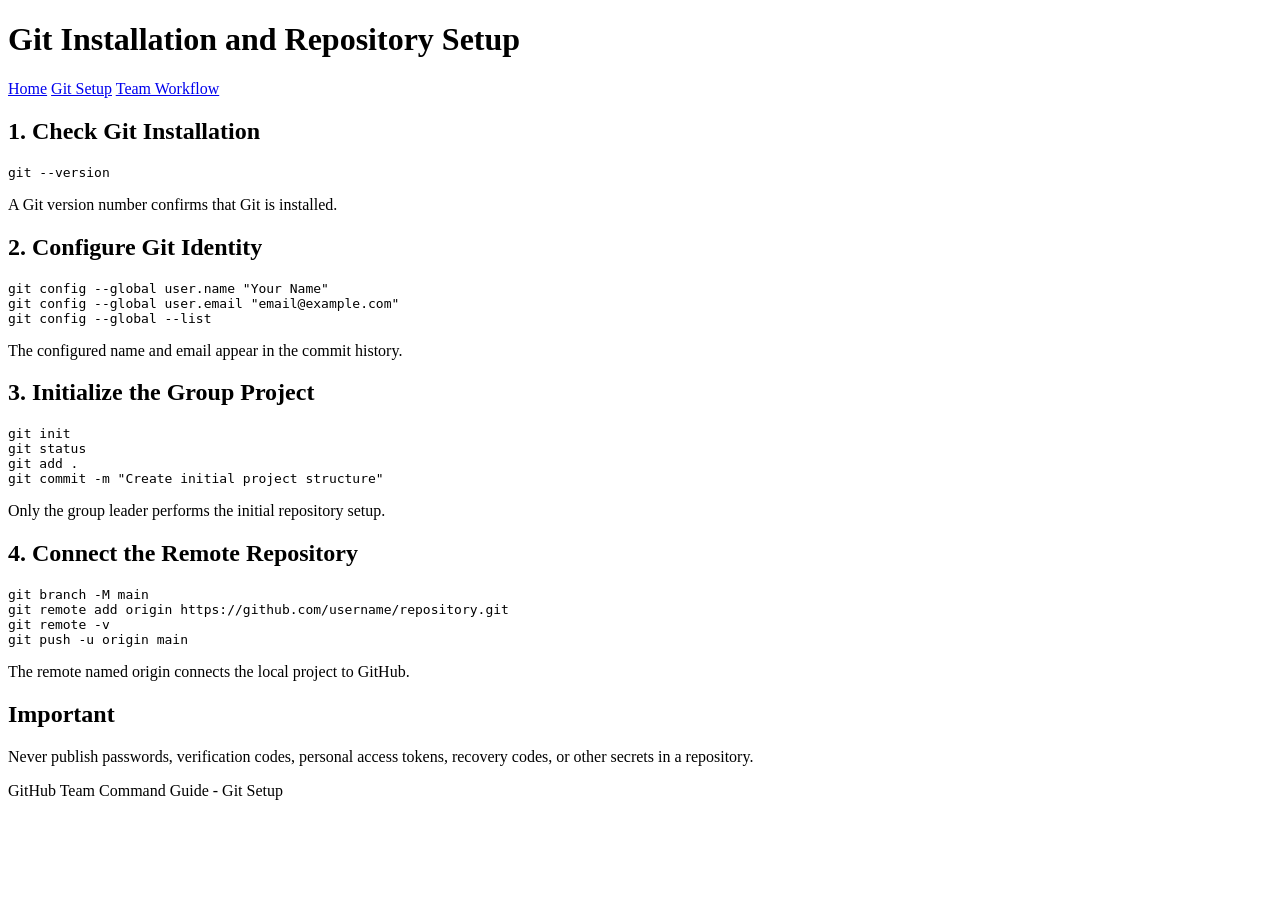
==== Group 6/setup.html @ 87258f10 "Add files via upload" ====
<!DOCTYPE html>
<html lang="en">
<head>
    <meta charset="UTF-8">
    <meta name="viewport" content="width=device-width, initial-scale=1.0">
    <title>Git Setup | GitHub Team Command Guide</title>
    <link rel="stylesheet" href="css/style.css">
</head>
<body>
    <header>
        <div class="container">
            <h1>Git Installation and Repository Setup</h1>
            <nav>
                <a href="index.html">Home</a>
                <a href="setup.html">Git Setup</a>
                <a href="workflow.html">Team Workflow</a>
            </nav>
        </div>
    </header>
    <main class="container">
        <section>
            <h2>1. Check Git Installation</h2>
            <pre><code>git --version</code></pre>
            <p>A Git version number confirms that Git is installed.</p>
        </section>
        <section>
            <h2>2. Configure Git Identity</h2>
            <pre><code>git config --global user.name "Your Name"
git config --global user.email "email@example.com"
git config --global --list</code></pre>
            <p>The configured name and email appear in the commit history.</p>
        </section>
        <section>
            <h2>3. Initialize the Group Project</h2>
            <pre><code>git init
git status
git add .
git commit -m "Create initial project structure"</code></pre>
            <p>Only the group leader performs the initial repository setup.</p>
        </section>
        <section>
            <h2>4. Connect the Remote Repository</h2>
            <pre><code>git branch -M main
git remote add origin https://github.com/username/repository.git
git remote -v
git push -u origin main</code></pre>
            <p>The remote named origin connects the local project to GitHub.</p>
        </section>
        <section class="note">
            <h2>Important</h2>
            <p>Never publish passwords, verification codes, personal access 
               tokens, recovery codes, or other secrets in a repository.</p>
        </section>
    </main>
    <footer>
        <p>GitHub Team Command Guide - Git Setup</p>
    </footer>
</body>
</html>
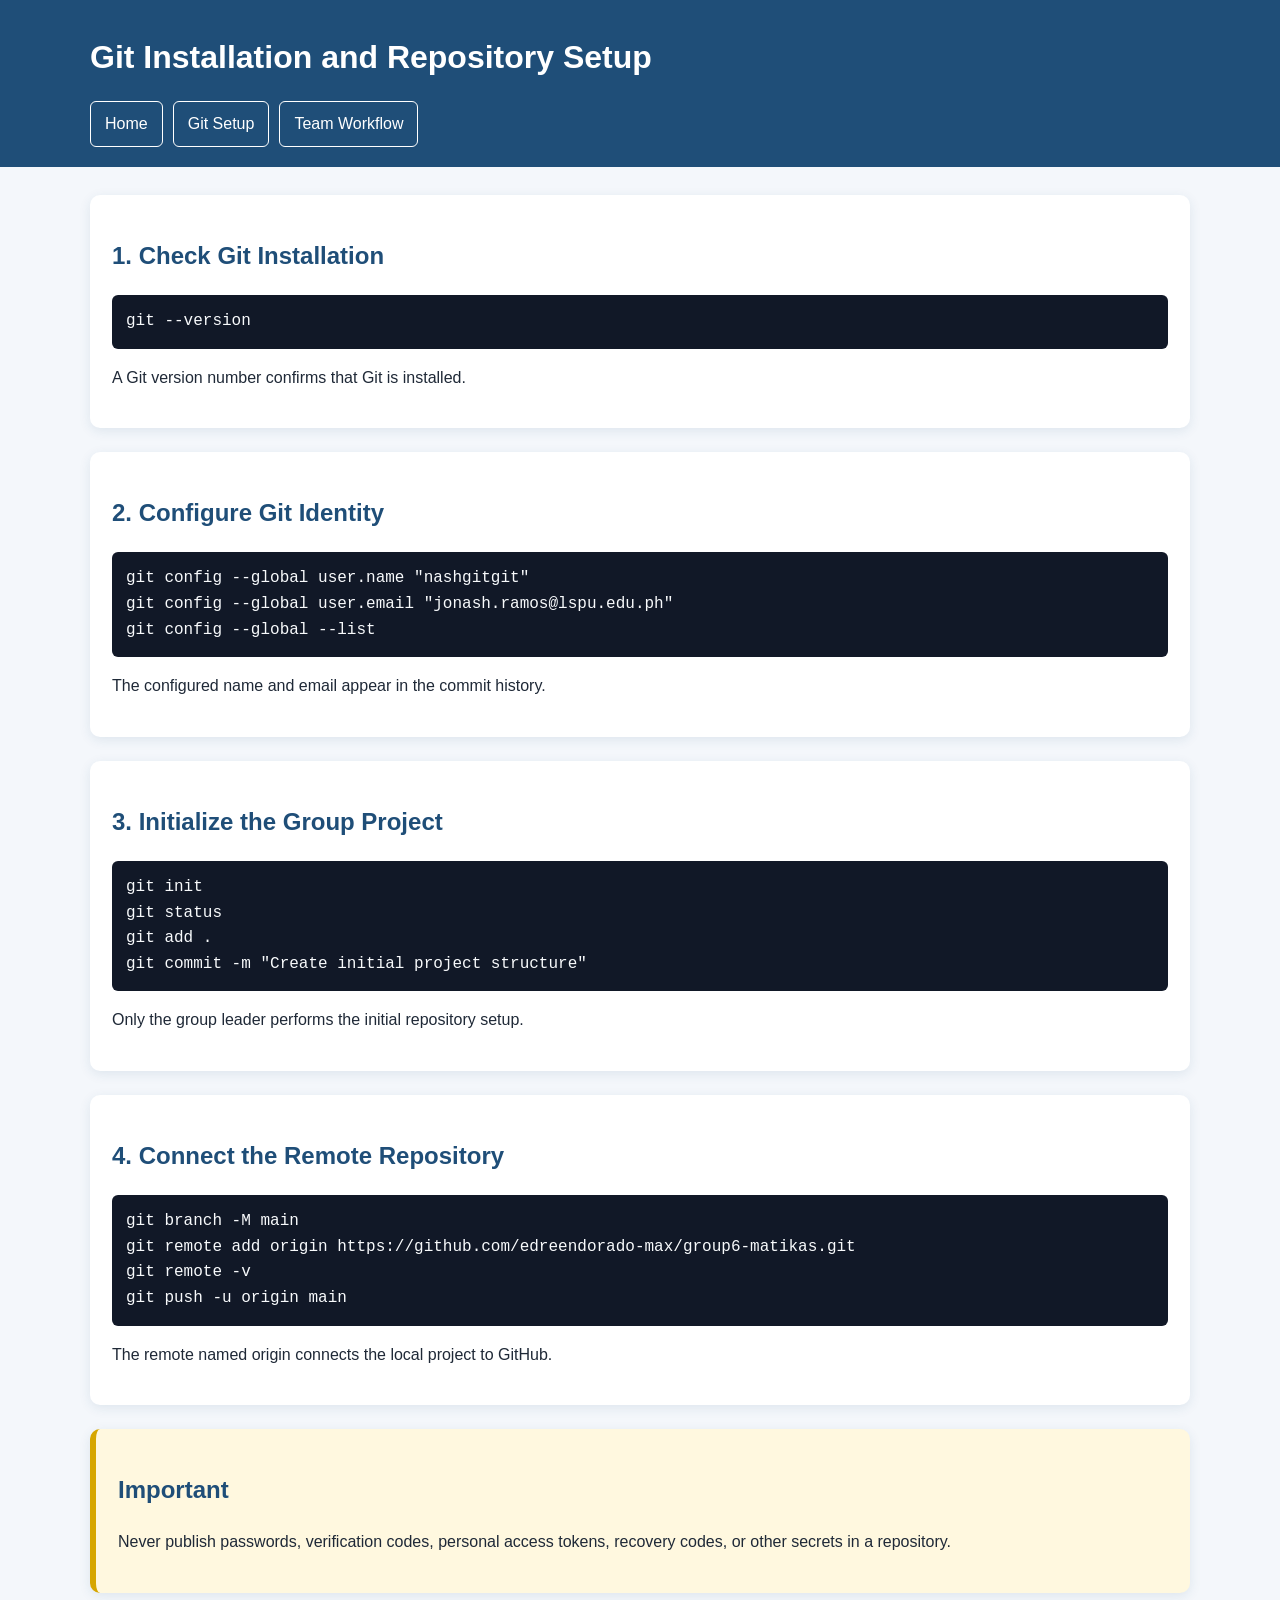
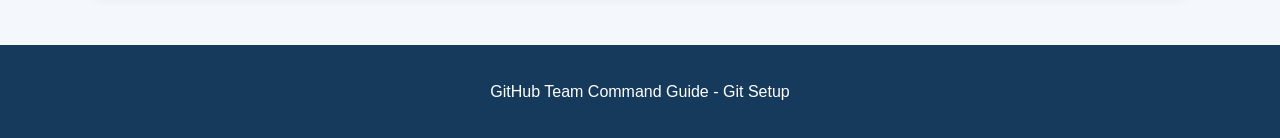
==== commit b8acc2cc: "setup" ====
--- a/Group 6/setup.html
+++ b/Group 6/setup.html
@@ -25,8 +25,8 @@
         </section>
         <section>
             <h2>2. Configure Git Identity</h2>
-            <pre><code>git config --global user.name "Your Name"
-git config --global user.email "email@example.com"
+            <pre><code>git config --global user.name "nashgitgit"
+git config --global user.email "jonash.ramos@lspu.edu.ph"
 git config --global --list</code></pre>
             <p>The configured name and email appear in the commit history.</p>
         </section>
@@ -41,7 +41,7 @@
         <section>
             <h2>4. Connect the Remote Repository</h2>
             <pre><code>git branch -M main
-git remote add origin https://github.com/username/repository.git
+git remote add origin https://github.com/edreendorado-max/group6-matikas.git
 git remote -v
 git push -u origin main</code></pre>
             <p>The remote named origin connects the local project to GitHub.</p>
--- a/Group 6/css/style.css
+++ b/Group 6/css/style.css
@@ -0,0 +1,119 @@
+* {
+    box-sizing: border-box;
+}
+body {
+    margin: 0;
+    font-family: Arial, Helvetica, sans-serif;
+    line-height: 1.6;
+    color: #1f2937;
+    background: #f4f7fb;
+}
+.container {
+    width: min(1100px, 92%);
+    margin: 0 auto;
+}
+header {
+    padding: 32px 0 20px;
+    color: #ffffff;
+    background: #1f4e78;
+}
+header h1,
+header p {
+    margin: 0 0 8px;
+}
+nav {
+    display: flex;
+    flex-wrap: wrap;
+    gap: 10px;
+    margin-top: 18px;
+}
+nav a {
+    padding: 9px 14px;
+    color: #ffffff;
+    text-decoration: none;
+    border: 1px solid #ffffff;
+    border-radius: 6px;
+}
+nav a:hover {
+    color: #1f4e78;
+    background: #ffffff;
+}
+main {
+    padding: 28px 0;
+}
+section {
+    margin-bottom: 24px;
+    padding: 22px;
+    background: #ffffff;
+    border-radius: 10px;
+    box-shadow: 0 3px 12px rgba(31, 78, 120, 0.10);
+}
+h2,
+h3 {
+    color: #1f4e78;
+}
+.hero {
+    border-left: 6px solid #2f75b5;
+}
+.card-grid {
+    display: grid;
+    grid-template-columns: repeat(3, 1fr);
+    gap: 16px;
+}
+.card {
+    padding: 18px;
+    background: #eef5fb;
+    border: 1px solid #c8dced;
+    border-radius: 8px;
+}
+.table-wrap {
+    overflow-x: auto;
+}
+table {
+    width: 100%;
+    border-collapse: collapse;
+}
+th,
+td {
+    padding: 12px;
+    text-align: left;
+    border: 1px solid #b8c7d9;
+}
+th {
+    color: #ffffff;
+    background: #2f5597;
+}
+pre {
+    padding: 14px;
+    overflow-x: auto;
+    color: #f8fafc;
+    background: #111827;
+    border-radius: 6px;
+}
+code {
+    font-family: Consolas, "Courier New", monospace;
+}
+.workflow-steps li {
+    margin-bottom: 16px;
+}
+.note {
+    background: #fff8df;
+    border-left: 6px solid #d6a600;
+}
+footer {
+    padding: 18px;
+    color: #ffffff;
+    text-align: center;
+    background: #163a5c;
+}
+@media (max-width: 750px) {
+    .card-grid {
+        grid-template-columns: 1fr;
+    }
+    nav {
+        flex-direction: column;
+    }
+    nav a {
+        text-align: center;
+    }
+}
